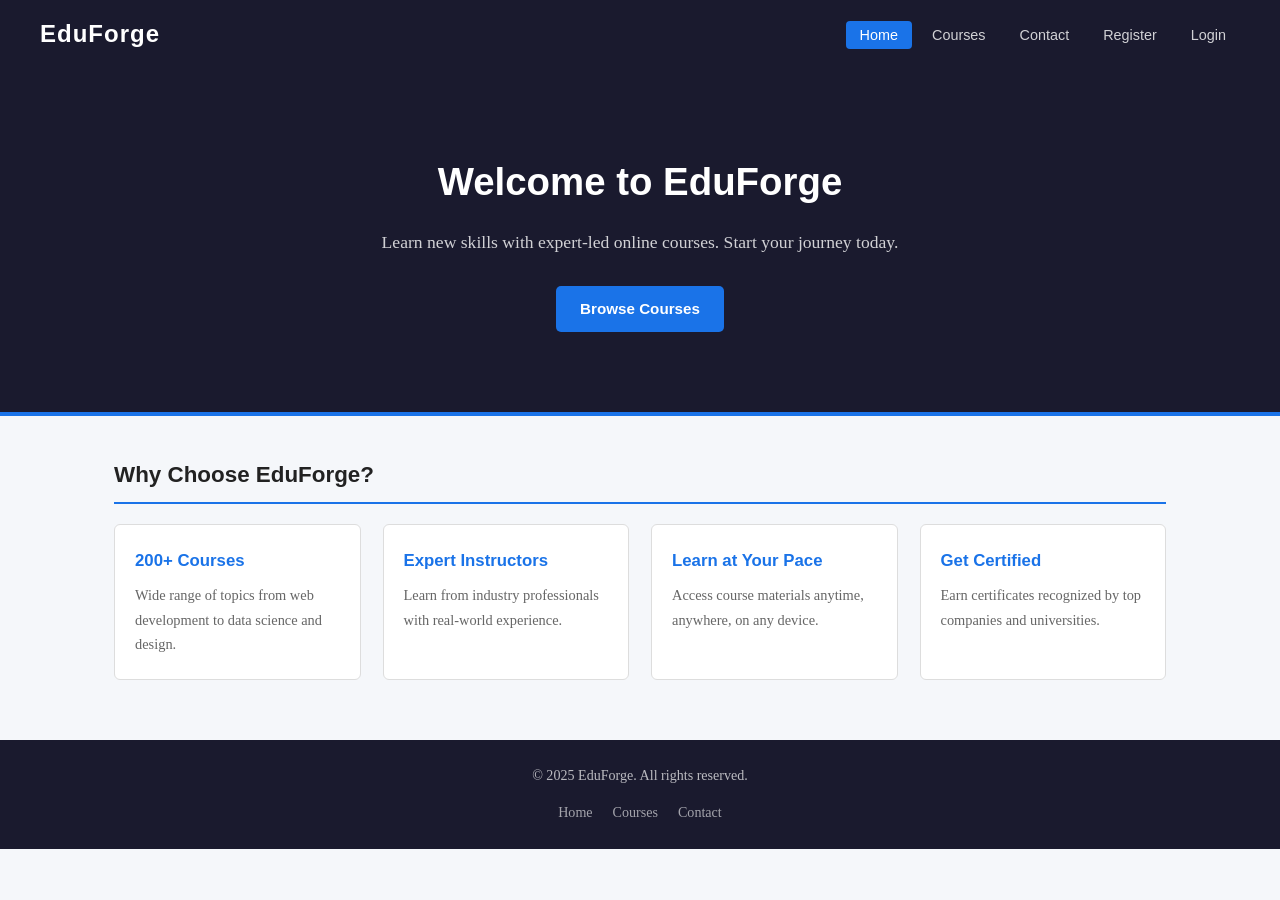
==== index.html @ 643cdb5b "Initial commit: Add website files" ====
<!DOCTYPE html>
<html lang="en">
<head>
  <meta charset="UTF-8" />
  <meta name="viewport" content="width=device-width, initial-scale=1.0" />
  <title>EduForge - Home</title>
  <link rel="stylesheet" href="styles.css" />
</head>
<body>

  <!-- Navigation -->
  <nav>
    <div class="logo">EduForge</div>
    <ul>
      <li><a href="index.html" class="active">Home</a></li>
      <li><a href="courses.html">Courses</a></li>
      <li><a href="contact.html">Contact</a></li>
      <li><a href="register.html">Register</a></li>
      <li><a href="login.html">Login</a></li>
    </ul>
  </nav>

  <!-- Banner / Hero -->
  <header class="banner">
    <h1>Welcome to EduForge</h1>
    <p>Learn new skills with expert-led online courses. Start your journey today.</p>
    <a href="courses.html" class="btn">Browse Courses</a>
  </header>

  <!-- Introduction -->
  <section class="intro">
    <h2>Why Choose EduForge?</h2>
    <div class="cards">
      <div class="card">
        <h3>200+ Courses</h3>
        <p>Wide range of topics from web development to data science and design.</p>
      </div>
      <div class="card">
        <h3>Expert Instructors</h3>
        <p>Learn from industry professionals with real-world experience.</p>
      </div>
      <div class="card">
        <h3>Learn at Your Pace</h3>
        <p>Access course materials anytime, anywhere, on any device.</p>
      </div>
      <div class="card">
        <h3>Get Certified</h3>
        <p>Earn certificates recognized by top companies and universities.</p>
      </div>
    </div>
  </section>

  <!-- Footer -->
  <footer>
    <p>&copy; 2025 EduForge. All rights reserved.</p>
    <ul>
      <li><a href="index.html">Home</a></li>
      <li><a href="courses.html">Courses</a></li>
      <li><a href="contact.html">Contact</a></li>
    </ul>
  </footer>

</body>
</html>
---- styles.css ----
/* =============================================
   EduForge - styles.css
   External CSS for all pages
   ============================================= */

/* ---------- CSS Variables ---------- */
:root {
  --blue:       #1a73e8;
  --blue-dark:  #1558b0;
  --text:       #222222;
  --muted:      #666666;
  --border:     #dddddd;
  --bg:         #f5f7fa;
  --white:      #ffffff;
  --green:      #1e7e34;
  --red:        #c0392b;
  --yellow:     #f59e0b;
}

/* ---------- Reset ---------- */
* {
  box-sizing: border-box;
  margin: 0;
  padding: 0;
}

body {
  font-family: Georgia, 'Times New Roman', serif;
  font-size: 16px;
  color: var(--text);
  background-color: var(--bg);
  line-height: 1.7;
}

a {
  color: var(--blue);
  text-decoration: none;
}

a:hover {
  text-decoration: underline;
  color: var(--blue-dark);
}

h1, h2, h3 {
  font-family: Arial, Helvetica, sans-serif;
  font-weight: bold;
  margin-bottom: 10px;
}

p {
  margin-bottom: 10px;
}

ul {
  list-style: none;
}

img {
  max-width: 100%;
  display: block;
}


/* =============================================
   NAVIGATION
   ============================================= */
nav {
  display: flex;
  align-items: center;
  justify-content: space-between;
  background-color: #1a1a2e;
  padding: 14px 40px;
  flex-wrap: wrap;
  gap: 10px;
}

nav .logo {
  font-size: 1.5rem;
  font-weight: bold;
  color: var(--white);
  font-family: Arial, Helvetica, sans-serif;
  letter-spacing: 1px;
}

nav ul {
  display: flex;
  gap: 6px;
  flex-wrap: wrap;
}

nav ul li a {
  color: rgba(255, 255, 255, 0.8);
  padding: 6px 14px;
  border-radius: 4px;
  font-size: 0.9rem;
  font-family: Arial, Helvetica, sans-serif;
  transition: background 0.2s;
}

nav ul li a:hover,
nav ul li a.active {
  background-color: var(--blue);
  color: var(--white);
  text-decoration: none;
}


/* =============================================
   BANNER (Home page)
   ============================================= */
.banner {
  background-color: #1a1a2e;
  color: var(--white);
  text-align: center;
  padding: 80px 20px;
  border-bottom: 4px solid var(--blue);
}

.banner h1 {
  font-size: 2.4rem;
  margin-bottom: 14px;
  color: var(--white);
}

.banner p {
  font-size: 1.1rem;
  color: rgba(255, 255, 255, 0.8);
  max-width: 560px;
  margin: 0 auto 28px auto;
}


/* =============================================
   BUTTON
   ============================================= */
.btn {
  display: inline-block;
  background-color: var(--blue);
  color: var(--white);
  padding: 10px 24px;
  border-radius: 5px;
  font-family: Arial, Helvetica, sans-serif;
  font-size: 0.95rem;
  font-weight: bold;
  border: none;
  cursor: pointer;
  transition: background 0.2s;
  text-decoration: none;
}

.btn:hover {
  background-color: var(--blue-dark);
  color: var(--white);
  text-decoration: none;
}


/* =============================================
   SECTIONS — shared styles
   ============================================= */
.intro,
.courses-section,
.detail-section,
.form-section,
.contact-section {
  max-width: 1100px;
  margin: 40px auto;
  padding: 0 24px;
}

.page-title {
  background-color: #1a1a2e;
  color: var(--white);
  padding: 40px 40px 30px;
  border-bottom: 3px solid var(--blue);
}

.page-title h1 {
  font-size: 1.9rem;
  color: var(--white);
  margin-bottom: 6px;
}

.page-title p {
  color: rgba(255, 255, 255, 0.7);
  margin: 0;
}

.page-title a {
  color: rgba(255, 255, 255, 0.7);
}

.page-title a:hover {
  color: var(--white);
}

/* Section headings */
.intro h2,
.courses-section h2,
.detail-box h2,
.contact-info h2,
.contact-form h2 {
  font-size: 1.4rem;
  border-bottom: 2px solid var(--blue);
  padding-bottom: 8px;
  margin-bottom: 20px;
}


/* =============================================
   CARDS GRID (Home & Courses)
   ============================================= */
.cards {
  display: grid;
  grid-template-columns: repeat(auto-fill, minmax(240px, 1fr));
  gap: 22px;
  margin-top: 20px;
}

/* Home info cards */
.card {
  background-color: var(--white);
  border: 1px solid var(--border);
  border-radius: 6px;
  padding: 22px 20px;
  transition: box-shadow 0.2s;
}

.card:hover {
  box-shadow: 0 4px 14px rgba(0, 0, 0, 0.1);
}

.card h3 {
  font-size: 1.05rem;
  color: var(--blue);
  margin-bottom: 8px;
}

.card p {
  font-size: 0.9rem;
  color: var(--muted);
  margin: 0;
}


/* =============================================
   COURSE CARDS
   ============================================= */
.course-card {
  background-color: var(--white);
  border: 1px solid var(--border);
  border-radius: 6px;
  overflow: hidden;
  transition: box-shadow 0.2s;
  display: flex;
  flex-direction: column;
}

.course-card:hover {
  box-shadow: 0 4px 16px rgba(0, 0, 0, 0.1);
}

/* Coloured placeholder for course image */
.course-img {
  height: 140px;
  width: 100%;
}

.img1 { background: linear-gradient(135deg, #ff6b35, #f7c59f); }
.img2 { background: linear-gradient(135deg, #7c3aed, #a78bfa); }
.img3 { background: linear-gradient(135deg, #059669, #6ee7b7); }
.img4 { background: linear-gradient(135deg, #0369a1, #7dd3fc); }
.img5 { background: linear-gradient(135deg, #dc2626, #fca5a5); }
.img6 { background: linear-gradient(135deg, #d97706, #fde68a); }

.course-info {
  padding: 16px;
  flex: 1;
  display: flex;
  flex-direction: column;
  gap: 6px;
}

.course-info h3 {
  font-size: 1rem;
  margin-bottom: 0;
}

.course-info .instructor {
  font-size: 0.85rem;
  color: var(--muted);
  margin: 0;
}

.course-info p {
  font-size: 0.88rem;
  color: var(--muted);
  margin: 0;
  flex: 1;
}

.course-meta {
  display: flex;
  justify-content: space-between;
  align-items: center;
  margin: 6px 0;
}

.rating {
  color: var(--yellow);
  font-size: 0.88rem;
}

.price {
  font-weight: bold;
  color: var(--text);
  font-size: 1rem;
}

.course-info .btn {
  margin-top: 8px;
  text-align: center;
}


/* =============================================
   COURSE DETAIL
   ============================================= */
.detail-section {
  display: flex;
  flex-direction: column;
  gap: 28px;
}

.detail-box {
  background-color: var(--white);
  border: 1px solid var(--border);
  border-radius: 6px;
  padding: 24px;
}

.info-table {
  width: 100%;
  border-collapse: collapse;
  font-size: 0.93rem;
}

.info-table th,
.info-table td {
  padding: 10px 14px;
  border: 1px solid var(--border);
  text-align: left;
}

.info-table th {
  background-color: var(--bg);
  font-weight: bold;
  width: 35%;
}

.curriculum-list {
  padding-left: 20px;
}

.curriculum-list > li {
  margin-bottom: 14px;
  list-style: decimal;
}

.curriculum-list > li > ul {
  margin-top: 6px;
  padding-left: 20px;
}

.curriculum-list > li > ul > li {
  list-style: disc;
  font-size: 0.9rem;
  color: var(--muted);
  padding: 2px 0;
}

.enroll-box {
  text-align: center;
}

.enroll-box p {
  font-size: 1rem;
  margin-bottom: 8px;
}

.old-price {
  text-decoration: line-through;
  color: var(--muted);
  font-size: 0.9rem;
}

.discount {
  color: var(--green);
  font-weight: bold;
  font-size: 0.9rem;
}


/* =============================================
   FORMS (Register, Login)
   ============================================= */
.form-section {
  max-width: 500px;
}

form {
  background-color: var(--white);
  border: 1px solid var(--border);
  border-radius: 6px;
  padding: 28px;
}

.form-group {
  margin-bottom: 18px;
}

.form-group label {
  display: block;
  font-weight: bold;
  font-size: 0.9rem;
  margin-bottom: 6px;
  font-family: Arial, Helvetica, sans-serif;
}

.form-group input[type="text"],
.form-group input[type="email"],
.form-group input[type="password"],
.form-group input[type="tel"],
.form-group select,
.form-group textarea {
  width: 100%;
  padding: 9px 12px;
  border: 1px solid var(--border);
  border-radius: 4px;
  font-size: 0.93rem;
  font-family: Georgia, serif;
  color: var(--text);
  background-color: var(--bg);
  outline: none;
  transition: border-color 0.2s;
}

.form-group input:focus,
.form-group select:focus,
.form-group textarea:focus {
  border-color: var(--blue);
  background-color: var(--white);
}

.form-group input[type="checkbox"] {
  width: auto;
  margin-right: 6px;
}

.error {
  display: block;
  color: var(--red);
  font-size: 0.82rem;
  margin-top: 4px;
}

.msg-success {
  background-color: #d4edda;
  border: 1px solid #c3e6cb;
  color: var(--green);
  padding: 12px;
  border-radius: 4px;
  margin-bottom: 16px;
  font-size: 0.9rem;
}

.msg-error {
  background-color: #f8d7da;
  border: 1px solid #f5c6cb;
  color: var(--red);
  padding: 12px;
  border-radius: 4px;
  margin-bottom: 16px;
  font-size: 0.9rem;
}

form .btn {
  width: 100%;
  padding: 12px;
  font-size: 1rem;
}


/* =============================================
   CONTACT PAGE
   ============================================= */
.contact-section {
  display: grid;
  grid-template-columns: 1fr 1.5fr;
  gap: 36px;
  align-items: start;
}

.contact-info {
  background-color: var(--white);
  border: 1px solid var(--border);
  border-radius: 6px;
  padding: 24px;
}

.info-item {
  margin-bottom: 20px;
  padding-bottom: 20px;
  border-bottom: 1px solid var(--border);
}

.info-item:last-child {
  border-bottom: none;
  margin-bottom: 0;
  padding-bottom: 0;
}

.info-item h3 {
  font-size: 0.95rem;
  color: var(--blue);
  margin-bottom: 6px;
}

.info-item p {
  font-size: 0.9rem;
  color: var(--muted);
  margin: 0;
}

.contact-form {
  background-color: var(--white);
  border: 1px solid var(--border);
  border-radius: 6px;
  padding: 24px;
}

.contact-form form {
  border: none;
  padding: 0;
}


/* =============================================
   FOOTER
   ============================================= */
footer {
  background-color: #1a1a2e;
  color: rgba(255, 255, 255, 0.7);
  text-align: center;
  padding: 24px 20px;
  margin-top: 60px;
}

footer p {
  margin-bottom: 10px;
  font-size: 0.88rem;
}

footer ul {
  display: flex;
  justify-content: center;
  gap: 20px;
  flex-wrap: wrap;
}

footer ul li a {
  color: rgba(255, 255, 255, 0.6);
  font-size: 0.88rem;
}

footer ul li a:hover {
  color: var(--white);
  text-decoration: none;
}


/* =============================================
   RESPONSIVE
   ============================================= */
@media (max-width: 768px) {
  nav {
    padding: 14px 20px;
  }

  .banner {
    padding: 50px 20px;
  }

  .banner h1 {
    font-size: 1.7rem;
  }

  .contact-section {
    grid-template-columns: 1fr;
  }

  .cards {
    grid-template-columns: 1fr 1fr;
  }
}

@media (max-width: 480px) {
  .cards {
    grid-template-columns: 1fr;
  }

  nav ul {
    gap: 4px;
  }

  nav ul li a {
    padding: 5px 10px;
    font-size: 0.82rem;
  }
}
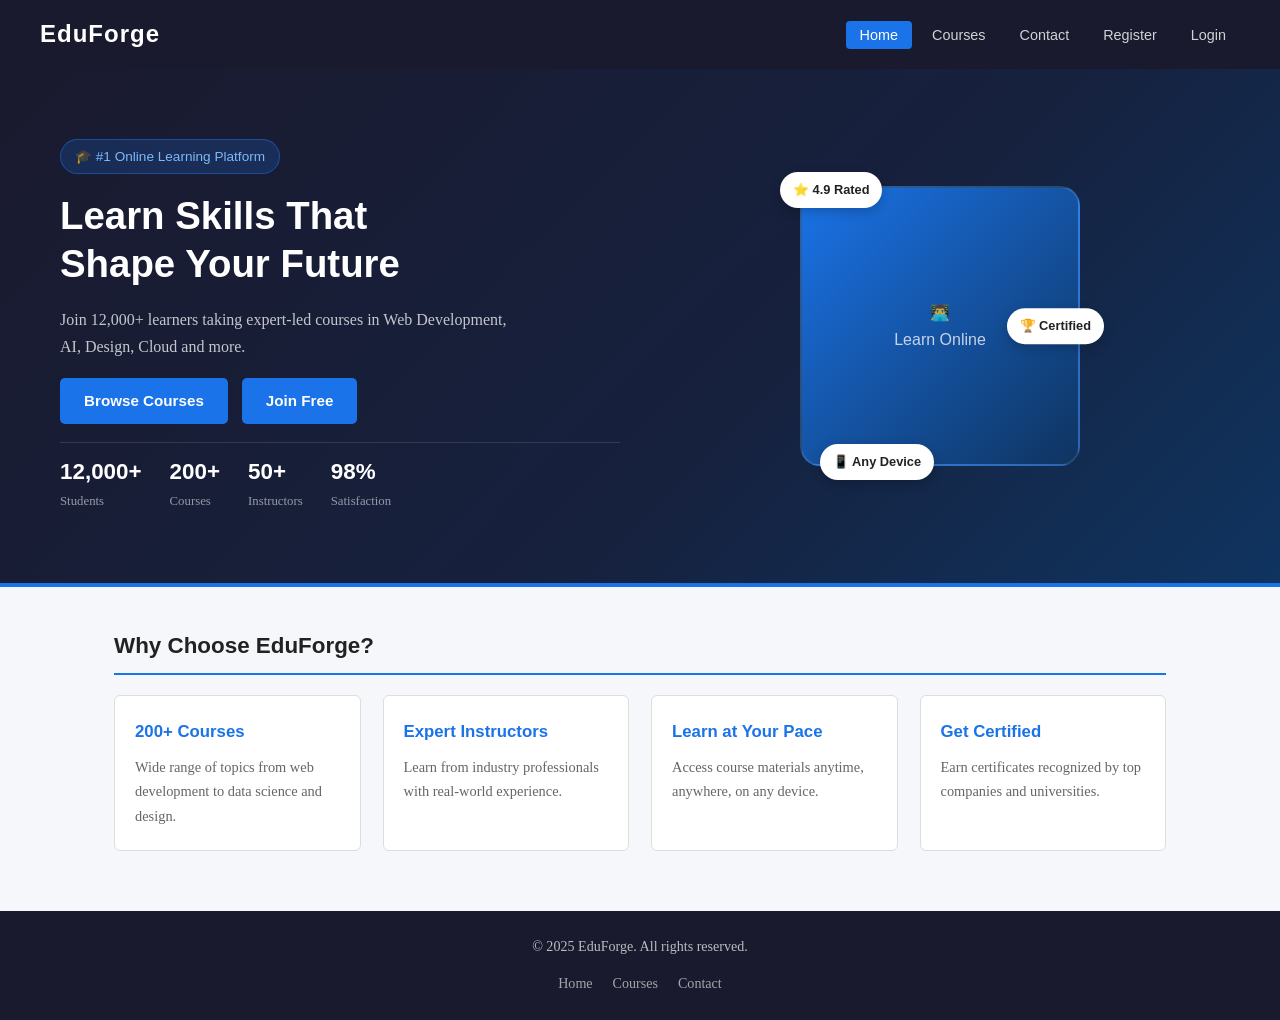
==== commit b720b438: "Update: Enhanced banner with professional layout and styling" ====
--- a/index.html
+++ b/index.html
@@ -22,9 +22,32 @@
 
   <!-- Banner / Hero -->
   <header class="banner">
-    <h1>Welcome to EduForge</h1>
-    <p>Learn new skills with expert-led online courses. Start your journey today.</p>
-    <a href="courses.html" class="btn">Browse Courses</a>
+    <div class="banner-left">
+      <span class="banner-tag">🎓 #1 Online Learning Platform</span>
+      <h1>Learn Skills That<br />Shape Your Future</h1>
+      <p>Join 12,000+ learners taking expert-led courses in Web Development, AI, Design, Cloud and more.</p>
+      <div class="banner-buttons">
+        <a href="courses.html" class="btn">Browse Courses</a>
+        <a href="register.html" class="btn btn-outline">Join Free</a>
+      </div>
+      <div class="banner-stats">
+        <div class="stat"><strong>12,000+</strong><span>Students</span></div>
+        <div class="stat"><strong>200+</strong><span>Courses</span></div>
+        <div class="stat"><strong>50+</strong><span>Instructors</span></div>
+        <div class="stat"><strong>98%</strong><span>Satisfaction</span></div>
+      </div>
+    </div>
+    <div class="banner-right">
+      <div class="banner-image">
+        <div class="banner-img-box">
+          <p class="banner-img-icon">👨‍💻</p>
+          <p class="banner-img-label">Learn Online</p>
+        </div>
+        <div class="badge badge-1">⭐ 4.9 Rated</div>
+        <div class="badge badge-2">🏆 Certified</div>
+        <div class="badge badge-3">📱 Any Device</div>
+      </div>
+    </div>
   </header>
 
   <!-- Introduction -->
--- a/styles.css
+++ b/styles.css
@@ -111,23 +111,177 @@
    ============================================= */
 .banner {
   background-color: #1a1a2e;
-  color: var(--white);
-  text-align: center;
-  padding: 80px 20px;
+  background-image: linear-gradient(135deg, #1a1a2e 0%, #16213e 60%, #0f3460 100%);
+  color: var(--white);
+  padding: 70px 60px;
   border-bottom: 4px solid var(--blue);
+  display: grid;
+  grid-template-columns: 1fr 1fr;
+  gap: 40px;
+  align-items: center;
+}
+
+/* Left side */
+.banner-left {
+  display: flex;
+  flex-direction: column;
+  gap: 18px;
+}
+
+.banner-tag {
+  display: inline-block;
+  background-color: rgba(26, 115, 232, 0.2);
+  border: 1px solid rgba(26, 115, 232, 0.5);
+  color: #7eb8f7;
+  font-size: 0.85rem;
+  font-family: Arial, Helvetica, sans-serif;
+  padding: 5px 14px;
+  border-radius: 20px;
+  width: fit-content;
 }
 
 .banner h1 {
   font-size: 2.4rem;
-  margin-bottom: 14px;
-  color: var(--white);
+  color: var(--white);
+  line-height: 1.25;
+  margin: 0;
 }
 
 .banner p {
-  font-size: 1.1rem;
+  font-size: 1rem;
+  color: rgba(255, 255, 255, 0.75);
+  max-width: 460px;
+  margin: 0;
+  line-height: 1.7;
+}
+
+/* Two buttons side by side */
+.banner-buttons {
+  display: flex;
+  gap: 14px;
+  align-items: center;
+  flex-wrap: wrap;
+}
+
+.btn-outline {
+  background-color: transparent;
+  border: 2px solid rgba(255, 255, 255, 0.5);
+  color: var(--white);
+}
+
+.btn-outline:hover {
+  background-color: rgba(255, 255, 255, 0.1);
+  border-color: var(--white);
+  color: var(--white);
+  text-decoration: none;
+}
+
+/* Stats row */
+.banner-stats {
+  display: flex;
+  gap: 28px;
+  flex-wrap: wrap;
+  padding-top: 10px;
+  border-top: 1px solid rgba(255, 255, 255, 0.12);
+}
+
+.banner-stats .stat {
+  display: flex;
+  flex-direction: column;
+}
+
+.banner-stats .stat strong {
+  font-size: 1.4rem;
+  color: var(--white);
+  font-family: Arial, Helvetica, sans-serif;
+}
+
+.banner-stats .stat span {
+  font-size: 0.8rem;
+  color: rgba(255, 255, 255, 0.55);
+}
+
+/* Right side — visual box */
+.banner-right {
+  display: flex;
+  justify-content: center;
+  align-items: center;
+}
+
+.banner-image {
+  position: relative;
+  width: 280px;
+  height: 280px;
+}
+
+.banner-img-box {
+  width: 100%;
+  height: 100%;
+  background: linear-gradient(135deg, #1a73e8, #0f3460);
+  border-radius: 20px;
+  display: flex;
+  flex-direction: column;
+  align-items: center;
+  justify-content: center;
+  border: 2px solid rgba(255, 255, 255, 0.1);
+}
+
+.banner-img-icon {
+  font-size: 5rem;
+  margin: 0 0 10px 0;
+}
+
+.banner-img-label {
   color: rgba(255, 255, 255, 0.8);
-  max-width: 560px;
-  margin: 0 auto 28px auto;
+  font-family: Arial, Helvetica, sans-serif;
+  font-size: 1rem;
+  margin: 0;
+}
+
+/* Floating badges */
+.badge {
+  position: absolute;
+  background-color: var(--white);
+  color: var(--text);
+  font-family: Arial, Helvetica, sans-serif;
+  font-size: 0.8rem;
+  font-weight: bold;
+  padding: 7px 13px;
+  border-radius: 20px;
+  box-shadow: 0 4px 12px rgba(0, 0, 0, 0.2);
+}
+
+.badge-1 { top: -14px;  left: -20px; }
+.badge-2 { top: 50%;    right: -24px; transform: translateY(-50%); }
+.badge-3 { bottom: -14px; left: 20px; }
+
+/* Responsive banner */
+@media (max-width: 860px) {
+  .banner {
+    grid-template-columns: 1fr;
+    padding: 50px 30px;
+    text-align: center;
+  }
+
+  .banner-tag {
+    margin: 0 auto;
+  }
+
+  .banner p {
+    margin: 0 auto;
+  }
+
+  .banner-buttons {
+    justify-content: center;
+  }
+
+  .banner-stats {
+    justify-content: center;
+  }
+
+  .banner-right {
+    display: none;
+  }
 }
 
 
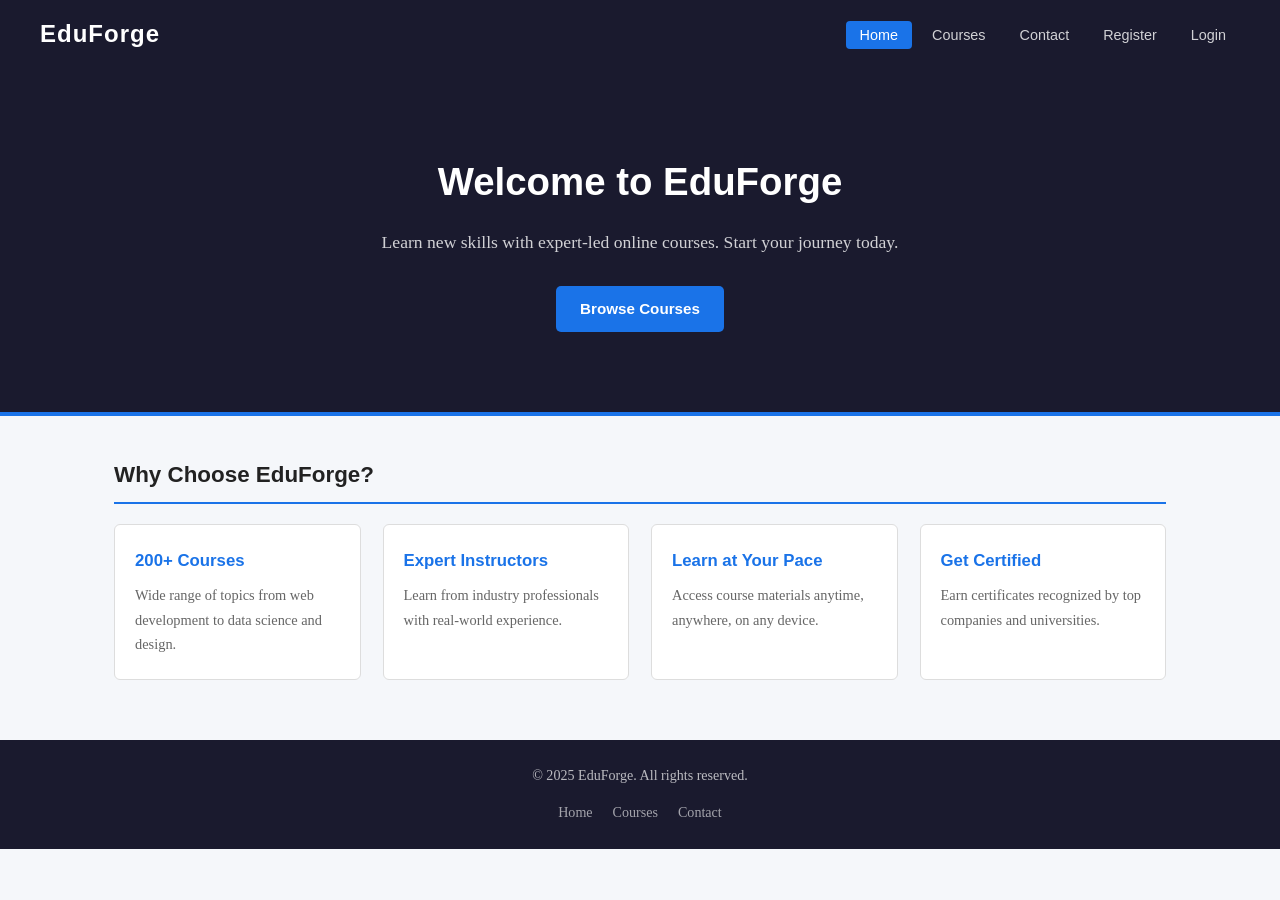
==== commit 7ff46bee: "Revert "Update: Enhanced banner with professional layout and styling" This reverts commit b720b43847" ====
--- a/index.html
+++ b/index.html
@@ -22,32 +22,9 @@
 
   <!-- Banner / Hero -->
   <header class="banner">
-    <div class="banner-left">
-      <span class="banner-tag">🎓 #1 Online Learning Platform</span>
-      <h1>Learn Skills That<br />Shape Your Future</h1>
-      <p>Join 12,000+ learners taking expert-led courses in Web Development, AI, Design, Cloud and more.</p>
-      <div class="banner-buttons">
-        <a href="courses.html" class="btn">Browse Courses</a>
-        <a href="register.html" class="btn btn-outline">Join Free</a>
-      </div>
-      <div class="banner-stats">
-        <div class="stat"><strong>12,000+</strong><span>Students</span></div>
-        <div class="stat"><strong>200+</strong><span>Courses</span></div>
-        <div class="stat"><strong>50+</strong><span>Instructors</span></div>
-        <div class="stat"><strong>98%</strong><span>Satisfaction</span></div>
-      </div>
-    </div>
-    <div class="banner-right">
-      <div class="banner-image">
-        <div class="banner-img-box">
-          <p class="banner-img-icon">👨‍💻</p>
-          <p class="banner-img-label">Learn Online</p>
-        </div>
-        <div class="badge badge-1">⭐ 4.9 Rated</div>
-        <div class="badge badge-2">🏆 Certified</div>
-        <div class="badge badge-3">📱 Any Device</div>
-      </div>
-    </div>
+    <h1>Welcome to EduForge</h1>
+    <p>Learn new skills with expert-led online courses. Start your journey today.</p>
+    <a href="courses.html" class="btn">Browse Courses</a>
   </header>
 
   <!-- Introduction -->
--- a/styles.css
+++ b/styles.css
@@ -111,177 +111,23 @@
    ============================================= */
 .banner {
   background-color: #1a1a2e;
-  background-image: linear-gradient(135deg, #1a1a2e 0%, #16213e 60%, #0f3460 100%);
-  color: var(--white);
-  padding: 70px 60px;
+  color: var(--white);
+  text-align: center;
+  padding: 80px 20px;
   border-bottom: 4px solid var(--blue);
-  display: grid;
-  grid-template-columns: 1fr 1fr;
-  gap: 40px;
-  align-items: center;
-}
-
-/* Left side */
-.banner-left {
-  display: flex;
-  flex-direction: column;
-  gap: 18px;
-}
-
-.banner-tag {
-  display: inline-block;
-  background-color: rgba(26, 115, 232, 0.2);
-  border: 1px solid rgba(26, 115, 232, 0.5);
-  color: #7eb8f7;
-  font-size: 0.85rem;
-  font-family: Arial, Helvetica, sans-serif;
-  padding: 5px 14px;
-  border-radius: 20px;
-  width: fit-content;
 }
 
 .banner h1 {
   font-size: 2.4rem;
-  color: var(--white);
-  line-height: 1.25;
-  margin: 0;
+  margin-bottom: 14px;
+  color: var(--white);
 }
 
 .banner p {
-  font-size: 1rem;
-  color: rgba(255, 255, 255, 0.75);
-  max-width: 460px;
-  margin: 0;
-  line-height: 1.7;
-}
-
-/* Two buttons side by side */
-.banner-buttons {
-  display: flex;
-  gap: 14px;
-  align-items: center;
-  flex-wrap: wrap;
-}
-
-.btn-outline {
-  background-color: transparent;
-  border: 2px solid rgba(255, 255, 255, 0.5);
-  color: var(--white);
-}
-
-.btn-outline:hover {
-  background-color: rgba(255, 255, 255, 0.1);
-  border-color: var(--white);
-  color: var(--white);
-  text-decoration: none;
-}
-
-/* Stats row */
-.banner-stats {
-  display: flex;
-  gap: 28px;
-  flex-wrap: wrap;
-  padding-top: 10px;
-  border-top: 1px solid rgba(255, 255, 255, 0.12);
-}
-
-.banner-stats .stat {
-  display: flex;
-  flex-direction: column;
-}
-
-.banner-stats .stat strong {
-  font-size: 1.4rem;
-  color: var(--white);
-  font-family: Arial, Helvetica, sans-serif;
-}
-
-.banner-stats .stat span {
-  font-size: 0.8rem;
-  color: rgba(255, 255, 255, 0.55);
-}
-
-/* Right side — visual box */
-.banner-right {
-  display: flex;
-  justify-content: center;
-  align-items: center;
-}
-
-.banner-image {
-  position: relative;
-  width: 280px;
-  height: 280px;
-}
-
-.banner-img-box {
-  width: 100%;
-  height: 100%;
-  background: linear-gradient(135deg, #1a73e8, #0f3460);
-  border-radius: 20px;
-  display: flex;
-  flex-direction: column;
-  align-items: center;
-  justify-content: center;
-  border: 2px solid rgba(255, 255, 255, 0.1);
-}
-
-.banner-img-icon {
-  font-size: 5rem;
-  margin: 0 0 10px 0;
-}
-
-.banner-img-label {
+  font-size: 1.1rem;
   color: rgba(255, 255, 255, 0.8);
-  font-family: Arial, Helvetica, sans-serif;
-  font-size: 1rem;
-  margin: 0;
-}
-
-/* Floating badges */
-.badge {
-  position: absolute;
-  background-color: var(--white);
-  color: var(--text);
-  font-family: Arial, Helvetica, sans-serif;
-  font-size: 0.8rem;
-  font-weight: bold;
-  padding: 7px 13px;
-  border-radius: 20px;
-  box-shadow: 0 4px 12px rgba(0, 0, 0, 0.2);
-}
-
-.badge-1 { top: -14px;  left: -20px; }
-.badge-2 { top: 50%;    right: -24px; transform: translateY(-50%); }
-.badge-3 { bottom: -14px; left: 20px; }
-
-/* Responsive banner */
-@media (max-width: 860px) {
-  .banner {
-    grid-template-columns: 1fr;
-    padding: 50px 30px;
-    text-align: center;
-  }
-
-  .banner-tag {
-    margin: 0 auto;
-  }
-
-  .banner p {
-    margin: 0 auto;
-  }
-
-  .banner-buttons {
-    justify-content: center;
-  }
-
-  .banner-stats {
-    justify-content: center;
-  }
-
-  .banner-right {
-    display: none;
-  }
+  max-width: 560px;
+  margin: 0 auto 28px auto;
 }
 
 
